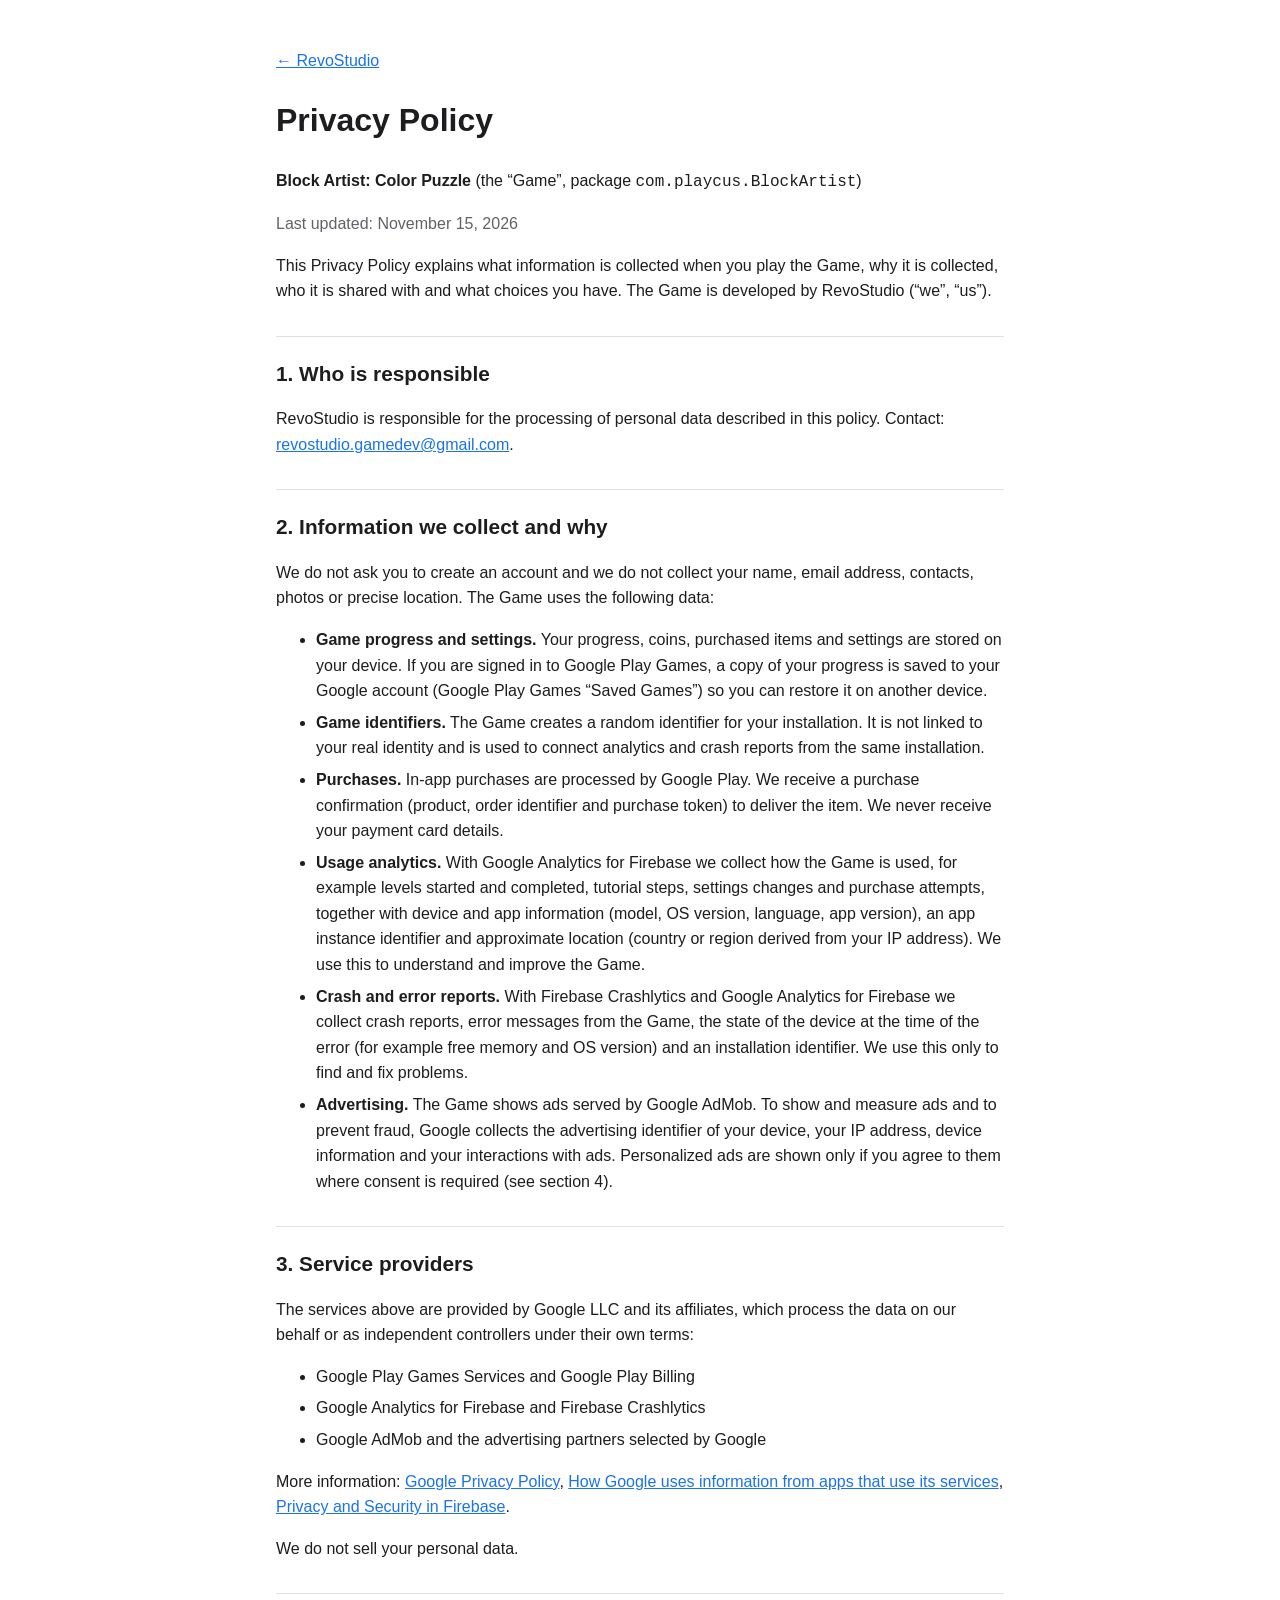
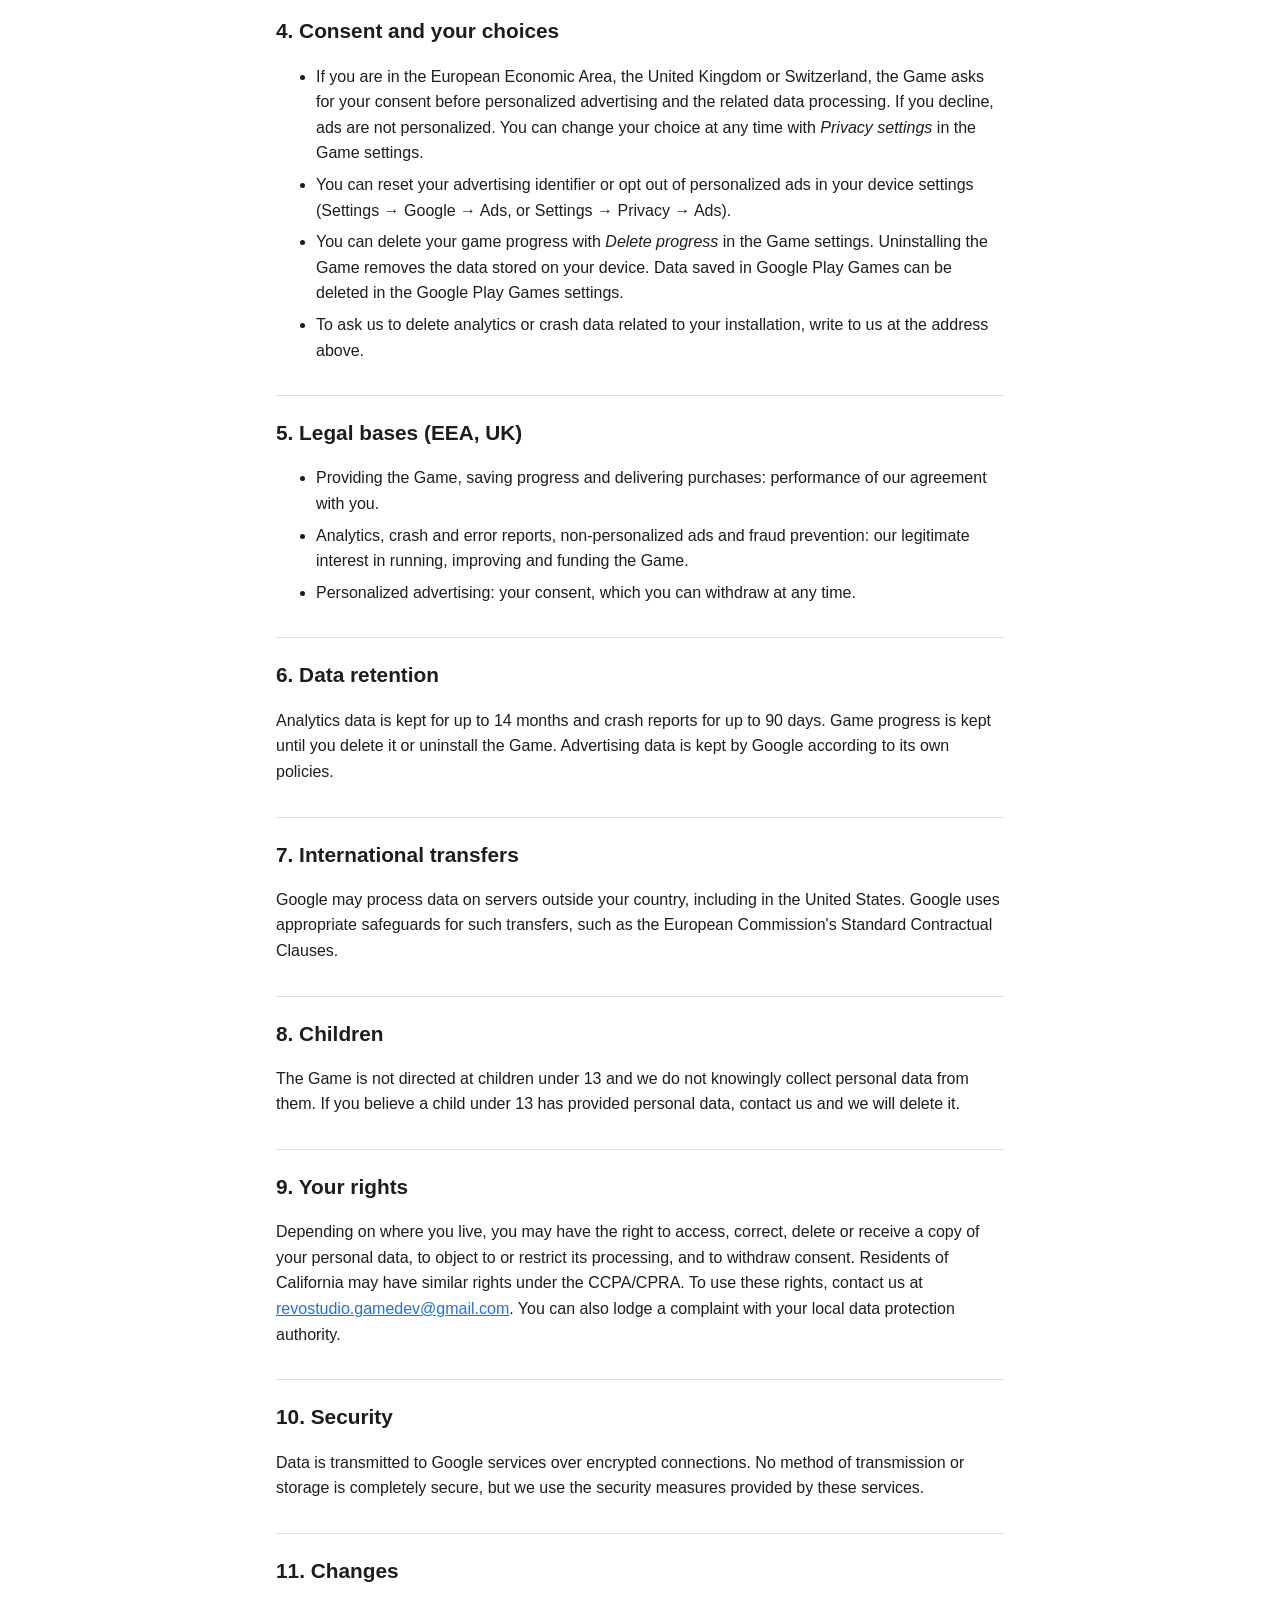
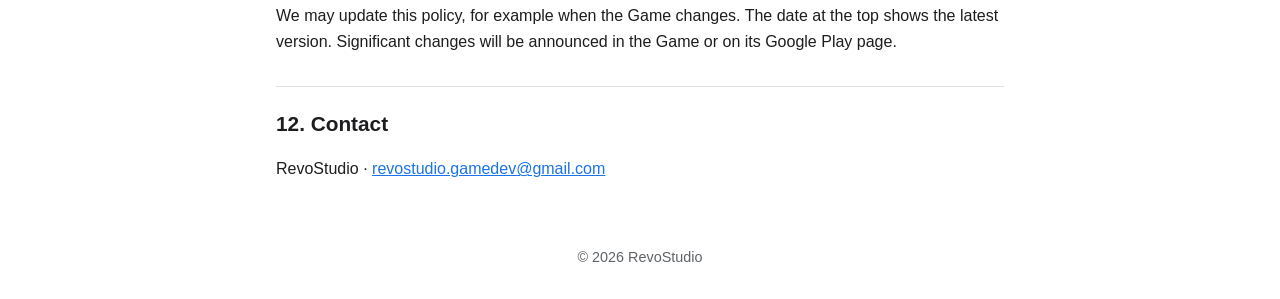
==== block-artist/privacy-policy.html @ 11d6b10d "RevoStudio site: home page and Block Artist privacy policy Co-Authored-By: Claude Opus 5.5 <noreply@" ====
<!doctype html>
<html lang="en">
<head>
  <meta charset="utf-8">
  <meta name="viewport" content="width=device-width, initial-scale=1">
  <title>Privacy Policy – Block Artist: Color Puzzle</title>
  <meta name="description" content="Privacy Policy of the Block Artist: Color Puzzle mobile game by RevoStudio.">
  <link rel="stylesheet" href="../style.css">
</head>
<body>
  <main class="page policy">
    <p><a href="../index.html">&larr; RevoStudio</a></p>
    <h1>Privacy Policy</h1>
    <p><strong>Block Artist: Color Puzzle</strong> (the “Game”, package <code>com.playcus.BlockArtist</code>)</p>
    <p class="updated">Last updated: November 15, 2026</p>

    <p>This Privacy Policy explains what information is collected when you play the Game, why it is collected,
    who it is shared with and what choices you have. The Game is developed by RevoStudio (“we”, “us”).</p>

    <h2>1. Who is responsible</h2>
    <p>RevoStudio is responsible for the processing of personal data described in this policy.
    Contact: <a href="mailto:revostudio.gamedev@gmail.com">revostudio.gamedev@gmail.com</a>.</p>

    <h2>2. Information we collect and why</h2>
    <p>We do not ask you to create an account and we do not collect your name, email address, contacts,
    photos or precise location. The Game uses the following data:</p>
    <ul>
      <li><strong>Game progress and settings.</strong> Your progress, coins, purchased items and settings are stored on your device.
        If you are signed in to Google Play Games, a copy of your progress is saved to your Google account
        (Google Play Games “Saved Games”) so you can restore it on another device.</li>
      <li><strong>Game identifiers.</strong> The Game creates a random identifier for your installation. It is not linked to your
        real identity and is used to connect analytics and crash reports from the same installation.</li>
      <li><strong>Purchases.</strong> In-app purchases are processed by Google Play. We receive a purchase confirmation
        (product, order identifier and purchase token) to deliver the item. We never receive your payment card details.</li>
      <li><strong>Usage analytics.</strong> With Google Analytics for Firebase we collect how the Game is used, for example
        levels started and completed, tutorial steps, settings changes and purchase attempts, together with device and app
        information (model, OS version, language, app version), an app instance identifier and approximate location
        (country or region derived from your IP address). We use this to understand and improve the Game.</li>
      <li><strong>Crash and error reports.</strong> With Firebase Crashlytics and Google Analytics for Firebase we collect
        crash reports, error messages from the Game, the state of the device at the time of the error (for example free memory
        and OS version) and an installation identifier. We use this only to find and fix problems.</li>
      <li><strong>Advertising.</strong> The Game shows ads served by Google AdMob. To show and measure ads and to prevent
        fraud, Google collects the advertising identifier of your device, your IP address, device information and your
        interactions with ads. Personalized ads are shown only if you agree to them where consent is required (see section 4).</li>
    </ul>

    <h2>3. Service providers</h2>
    <p>The services above are provided by Google LLC and its affiliates, which process the data on our behalf or as
    independent controllers under their own terms:</p>
    <ul>
      <li>Google Play Games Services and Google Play Billing</li>
      <li>Google Analytics for Firebase and Firebase Crashlytics</li>
      <li>Google AdMob and the advertising partners selected by Google</li>
    </ul>
    <p>More information:
      <a href="https://policies.google.com/privacy">Google Privacy Policy</a>,
      <a href="https://policies.google.com/technologies/partner-sites">How Google uses information from apps that use its services</a>,
      <a href="https://firebase.google.com/support/privacy">Privacy and Security in Firebase</a>.</p>
    <p>We do not sell your personal data.</p>

    <h2>4. Consent and your choices</h2>
    <ul>
      <li>If you are in the European Economic Area, the United Kingdom or Switzerland, the Game asks for your consent before
        personalized advertising and the related data processing. If you decline, ads are not personalized.
        You can change your choice at any time with <em>Privacy settings</em> in the Game settings.</li>
      <li>You can reset your advertising identifier or opt out of personalized ads in your device settings
        (Settings &rarr; Google &rarr; Ads, or Settings &rarr; Privacy &rarr; Ads).</li>
      <li>You can delete your game progress with <em>Delete progress</em> in the Game settings. Uninstalling the Game removes
        the data stored on your device. Data saved in Google Play Games can be deleted in the Google Play Games settings.</li>
      <li>To ask us to delete analytics or crash data related to your installation, write to us at the address above.</li>
    </ul>

    <h2>5. Legal bases (EEA, UK)</h2>
    <ul>
      <li>Providing the Game, saving progress and delivering purchases: performance of our agreement with you.</li>
      <li>Analytics, crash and error reports, non-personalized ads and fraud prevention: our legitimate interest in running,
        improving and funding the Game.</li>
      <li>Personalized advertising: your consent, which you can withdraw at any time.</li>
    </ul>

    <h2>6. Data retention</h2>
    <p>Analytics data is kept for up to 14 months and crash reports for up to 90 days. Game progress is kept until you delete it
    or uninstall the Game. Advertising data is kept by Google according to its own policies.</p>

    <h2>7. International transfers</h2>
    <p>Google may process data on servers outside your country, including in the United States. Google uses appropriate
    safeguards for such transfers, such as the European Commission's Standard Contractual Clauses.</p>

    <h2>8. Children</h2>
    <p>The Game is not directed at children under 13 and we do not knowingly collect personal data from them.
    If you believe a child under 13 has provided personal data, contact us and we will delete it.</p>

    <h2>9. Your rights</h2>
    <p>Depending on where you live, you may have the right to access, correct, delete or receive a copy of your personal data,
    to object to or restrict its processing, and to withdraw consent. Residents of California may have similar rights under
    the CCPA/CPRA. To use these rights, contact us at
    <a href="mailto:revostudio.gamedev@gmail.com">revostudio.gamedev@gmail.com</a>. You can also lodge a complaint with your
    local data protection authority.</p>

    <h2>10. Security</h2>
    <p>Data is transmitted to Google services over encrypted connections. No method of transmission or storage is
    completely secure, but we use the security measures provided by these services.</p>

    <h2>11. Changes</h2>
    <p>We may update this policy, for example when the Game changes. The date at the top shows the latest version.
    Significant changes will be announced in the Game or on its Google Play page.</p>

    <h2>12. Contact</h2>
    <p>RevoStudio &middot; <a href="mailto:revostudio.gamedev@gmail.com">revostudio.gamedev@gmail.com</a></p>
  </main>
  <footer class="footer">&copy; 2026 RevoStudio</footer>
</body>
</html>
---- style.css ----
:root {
  --bg: #ffffff;
  --text: #1d1d1f;
  --muted: #5f6368;
  --card: #f5f5f7;
  --accent: #1a73e8;
  --line: #e0e0e0;
}

@media (prefers-color-scheme: dark) {
  :root {
    --bg: #121212;
    --text: #ececec;
    --muted: #a0a0a0;
    --card: #1e1e1e;
    --accent: #8ab4f8;
    --line: #2c2c2c;
  }
}

* { box-sizing: border-box; }

body {
  margin: 0;
  background: var(--bg);
  color: var(--text);
  font: 16px/1.6 -apple-system, BlinkMacSystemFont, "Segoe UI", Roboto, Arial, sans-serif;
}

.page {
  max-width: 760px;
  margin: 0 auto;
  padding: 32px 16px 48px;
}

.hero h1 { margin: 0 0 4px; font-size: 2.2rem; }
.hero p { margin: 0 0 32px; color: var(--muted); }

h2 { margin: 32px 0 12px; font-size: 1.3rem; }
h3 { margin: 0 0 6px; font-size: 1.1rem; }

a { color: var(--accent); }

.card {
  background: var(--card);
  border-radius: 12px;
  padding: 16px 20px;
}

.card p { margin: 0 0 8px; }
.links a { margin-right: 16px; }

.policy h2 { border-top: 1px solid var(--line); padding-top: 20px; }
.policy li { margin-bottom: 6px; }
.updated { color: var(--muted); }

.footer {
  text-align: center;
  color: var(--muted);
  font-size: 0.9rem;
  padding: 0 16px 32px;
}
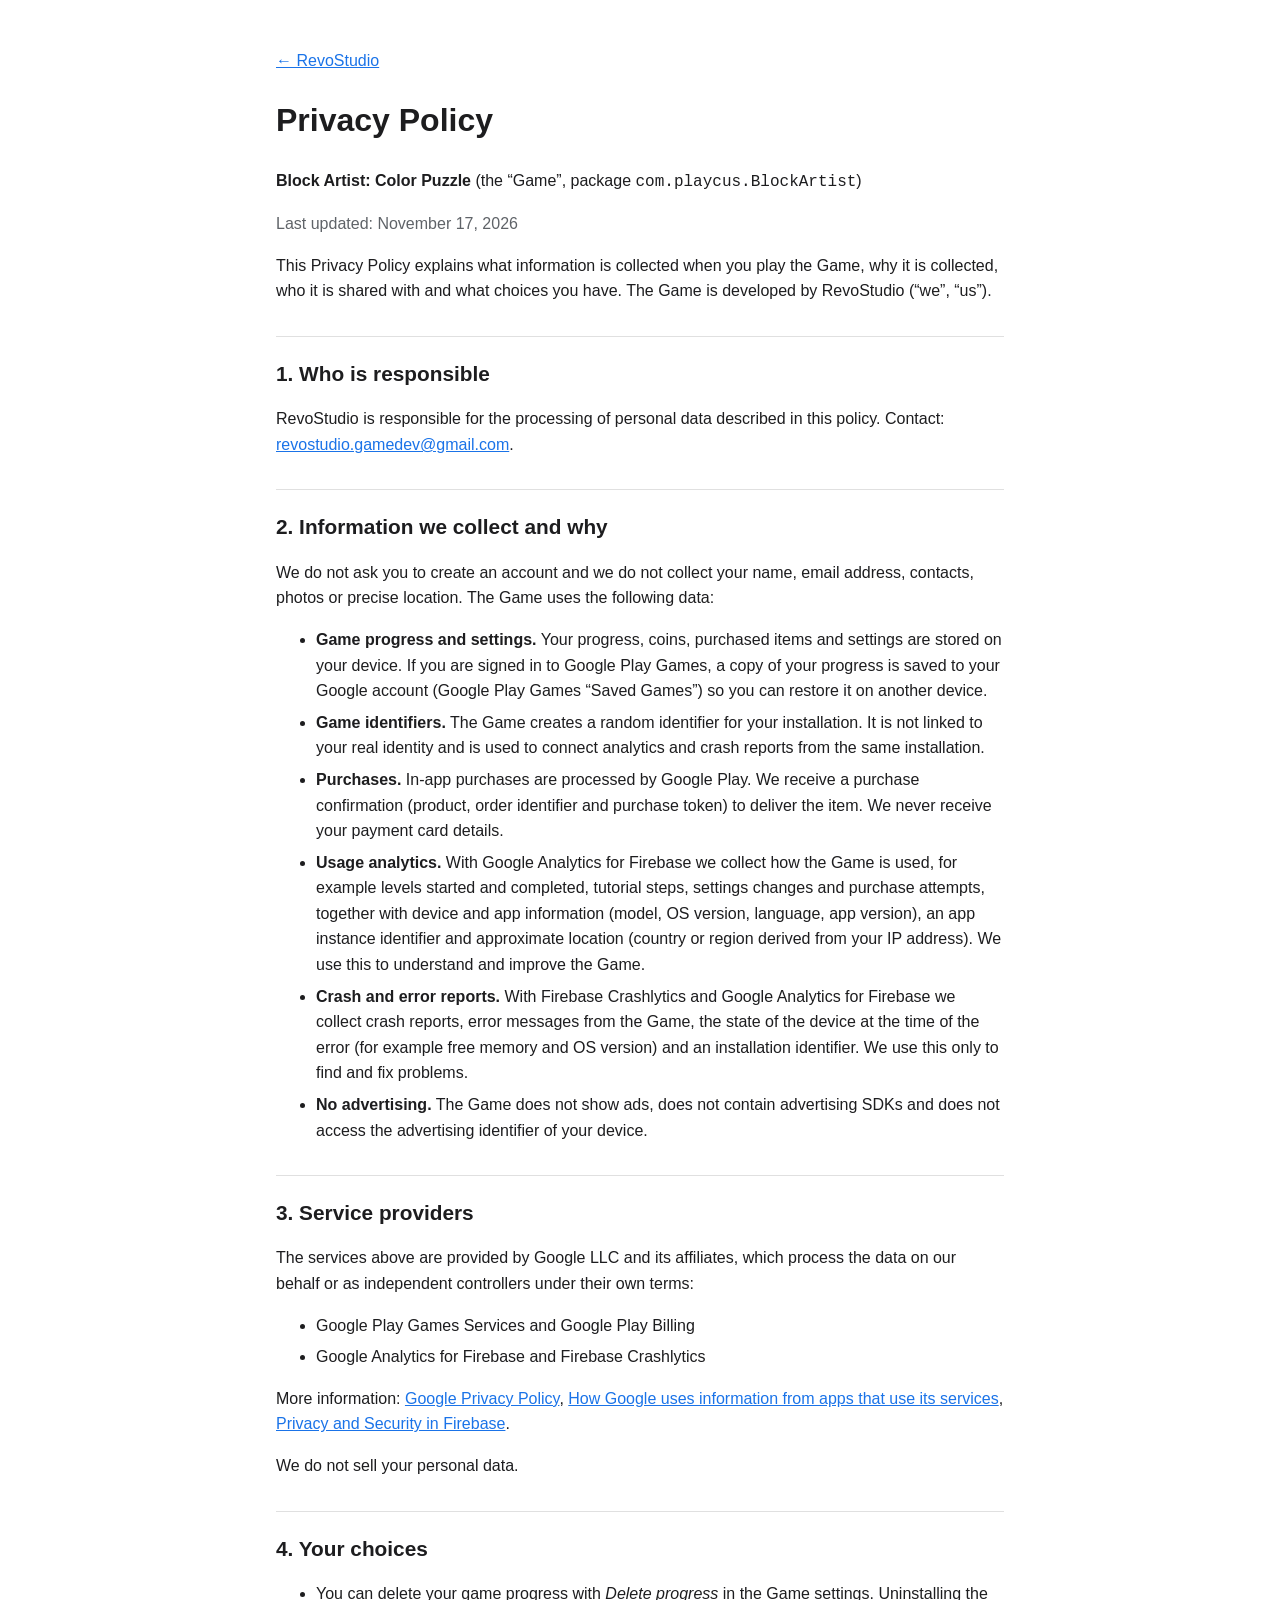
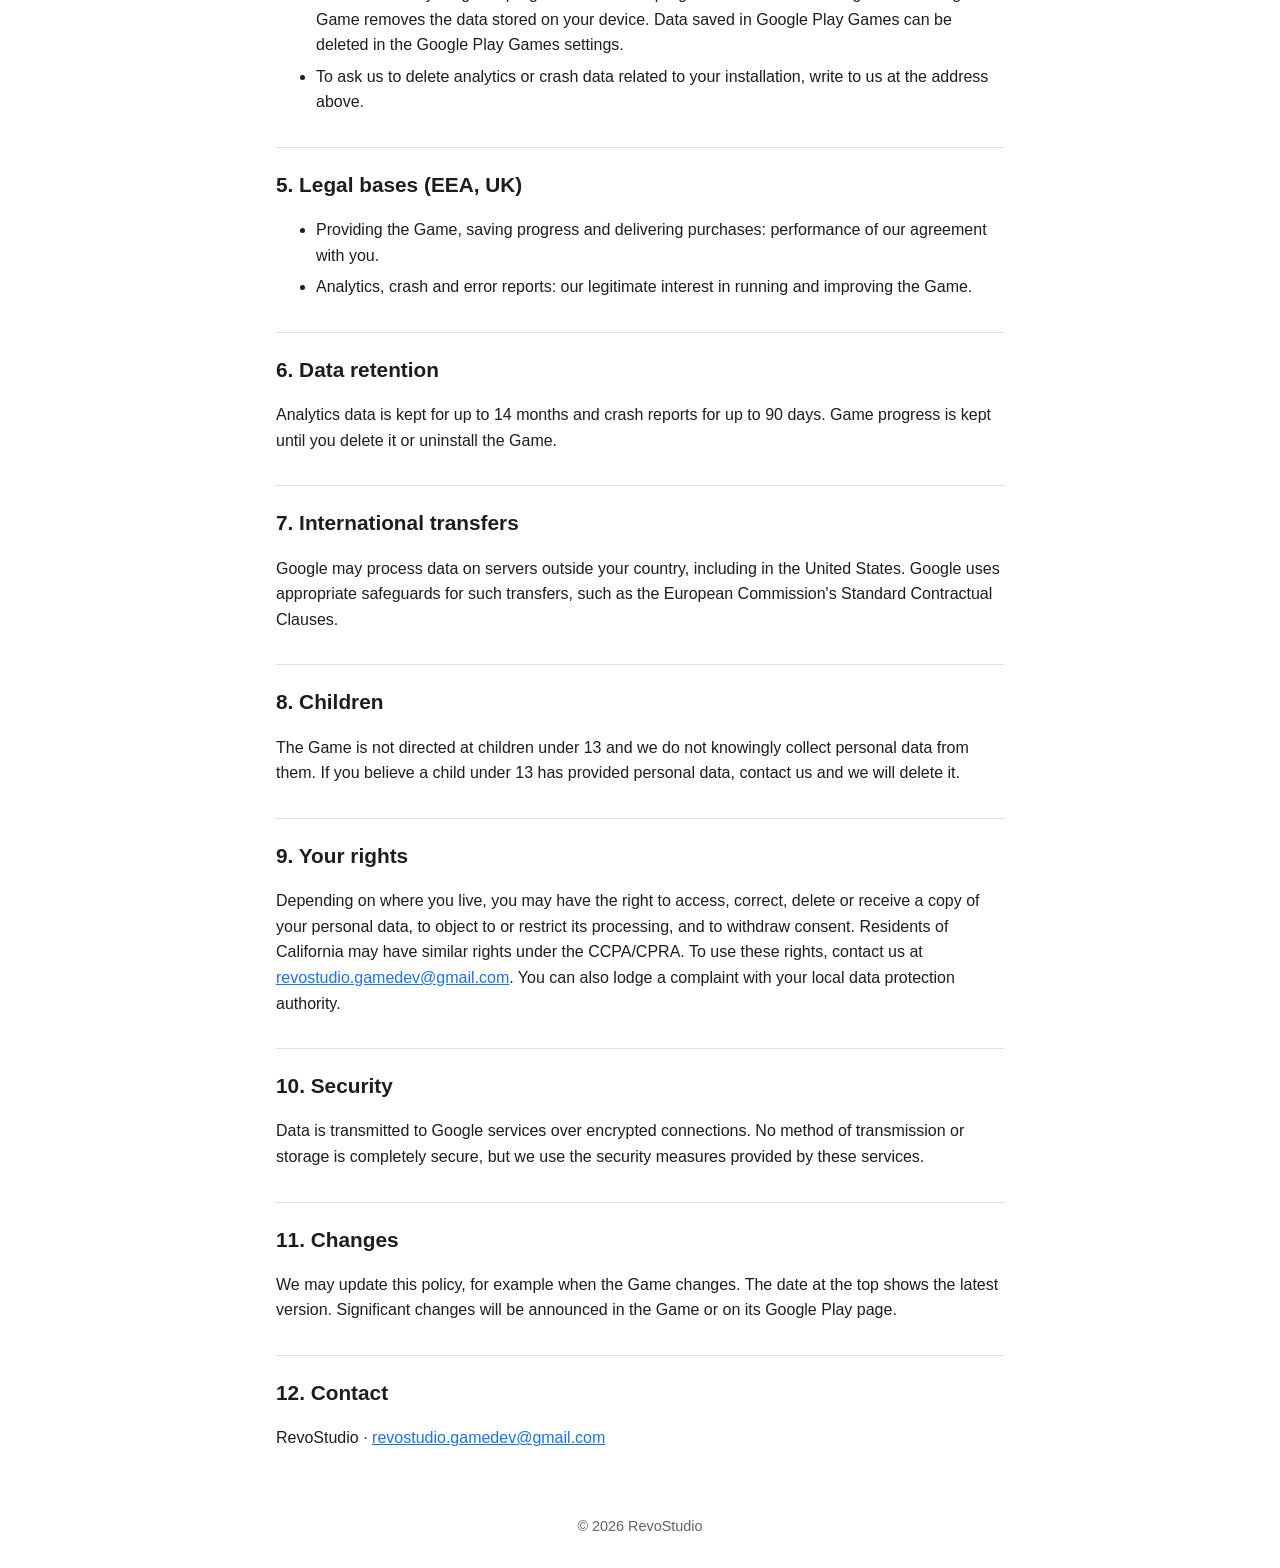
==== commit 6e025f66: "Block Artist privacy policy: version without ads (1.1.0) Co-Authored-By: Claude Opus 5.5 <noreply@an" ====
--- a/block-artist/privacy-policy.html
+++ b/block-artist/privacy-policy.html
@@ -12,7 +12,7 @@
     <p><a href="../index.html">&larr; RevoStudio</a></p>
     <h1>Privacy Policy</h1>
     <p><strong>Block Artist: Color Puzzle</strong> (the “Game”, package <code>com.playcus.BlockArtist</code>)</p>
-    <p class="updated">Last updated: November 15, 2026</p>
+    <p class="updated">Last updated: November 17, 2026</p>
 
     <p>This Privacy Policy explains what information is collected when you play the Game, why it is collected,
     who it is shared with and what choices you have. The Game is developed by RevoStudio (“we”, “us”).</p>
@@ -39,9 +39,8 @@
       <li><strong>Crash and error reports.</strong> With Firebase Crashlytics and Google Analytics for Firebase we collect
         crash reports, error messages from the Game, the state of the device at the time of the error (for example free memory
         and OS version) and an installation identifier. We use this only to find and fix problems.</li>
-      <li><strong>Advertising.</strong> The Game shows ads served by Google AdMob. To show and measure ads and to prevent
-        fraud, Google collects the advertising identifier of your device, your IP address, device information and your
-        interactions with ads. Personalized ads are shown only if you agree to them where consent is required (see section 4).</li>
+      <li><strong>No advertising.</strong> The Game does not show ads, does not contain advertising SDKs and does not
+        access the advertising identifier of your device.</li>
     </ul>
 
     <h2>3. Service providers</h2>
@@ -50,7 +49,6 @@
     <ul>
       <li>Google Play Games Services and Google Play Billing</li>
       <li>Google Analytics for Firebase and Firebase Crashlytics</li>
-      <li>Google AdMob and the advertising partners selected by Google</li>
     </ul>
     <p>More information:
       <a href="https://policies.google.com/privacy">Google Privacy Policy</a>,
@@ -58,13 +56,8 @@
       <a href="https://firebase.google.com/support/privacy">Privacy and Security in Firebase</a>.</p>
     <p>We do not sell your personal data.</p>
 
-    <h2>4. Consent and your choices</h2>
+    <h2>4. Your choices</h2>
     <ul>
-      <li>If you are in the European Economic Area, the United Kingdom or Switzerland, the Game asks for your consent before
-        personalized advertising and the related data processing. If you decline, ads are not personalized.
-        You can change your choice at any time with <em>Privacy settings</em> in the Game settings.</li>
-      <li>You can reset your advertising identifier or opt out of personalized ads in your device settings
-        (Settings &rarr; Google &rarr; Ads, or Settings &rarr; Privacy &rarr; Ads).</li>
       <li>You can delete your game progress with <em>Delete progress</em> in the Game settings. Uninstalling the Game removes
         the data stored on your device. Data saved in Google Play Games can be deleted in the Google Play Games settings.</li>
       <li>To ask us to delete analytics or crash data related to your installation, write to us at the address above.</li>
@@ -73,14 +66,12 @@
     <h2>5. Legal bases (EEA, UK)</h2>
     <ul>
       <li>Providing the Game, saving progress and delivering purchases: performance of our agreement with you.</li>
-      <li>Analytics, crash and error reports, non-personalized ads and fraud prevention: our legitimate interest in running,
-        improving and funding the Game.</li>
-      <li>Personalized advertising: your consent, which you can withdraw at any time.</li>
+      <li>Analytics, crash and error reports: our legitimate interest in running and improving the Game.</li>
     </ul>
 
     <h2>6. Data retention</h2>
     <p>Analytics data is kept for up to 14 months and crash reports for up to 90 days. Game progress is kept until you delete it
-    or uninstall the Game. Advertising data is kept by Google according to its own policies.</p>
+    or uninstall the Game.</p>
 
     <h2>7. International transfers</h2>
     <p>Google may process data on servers outside your country, including in the United States. Google uses appropriate
